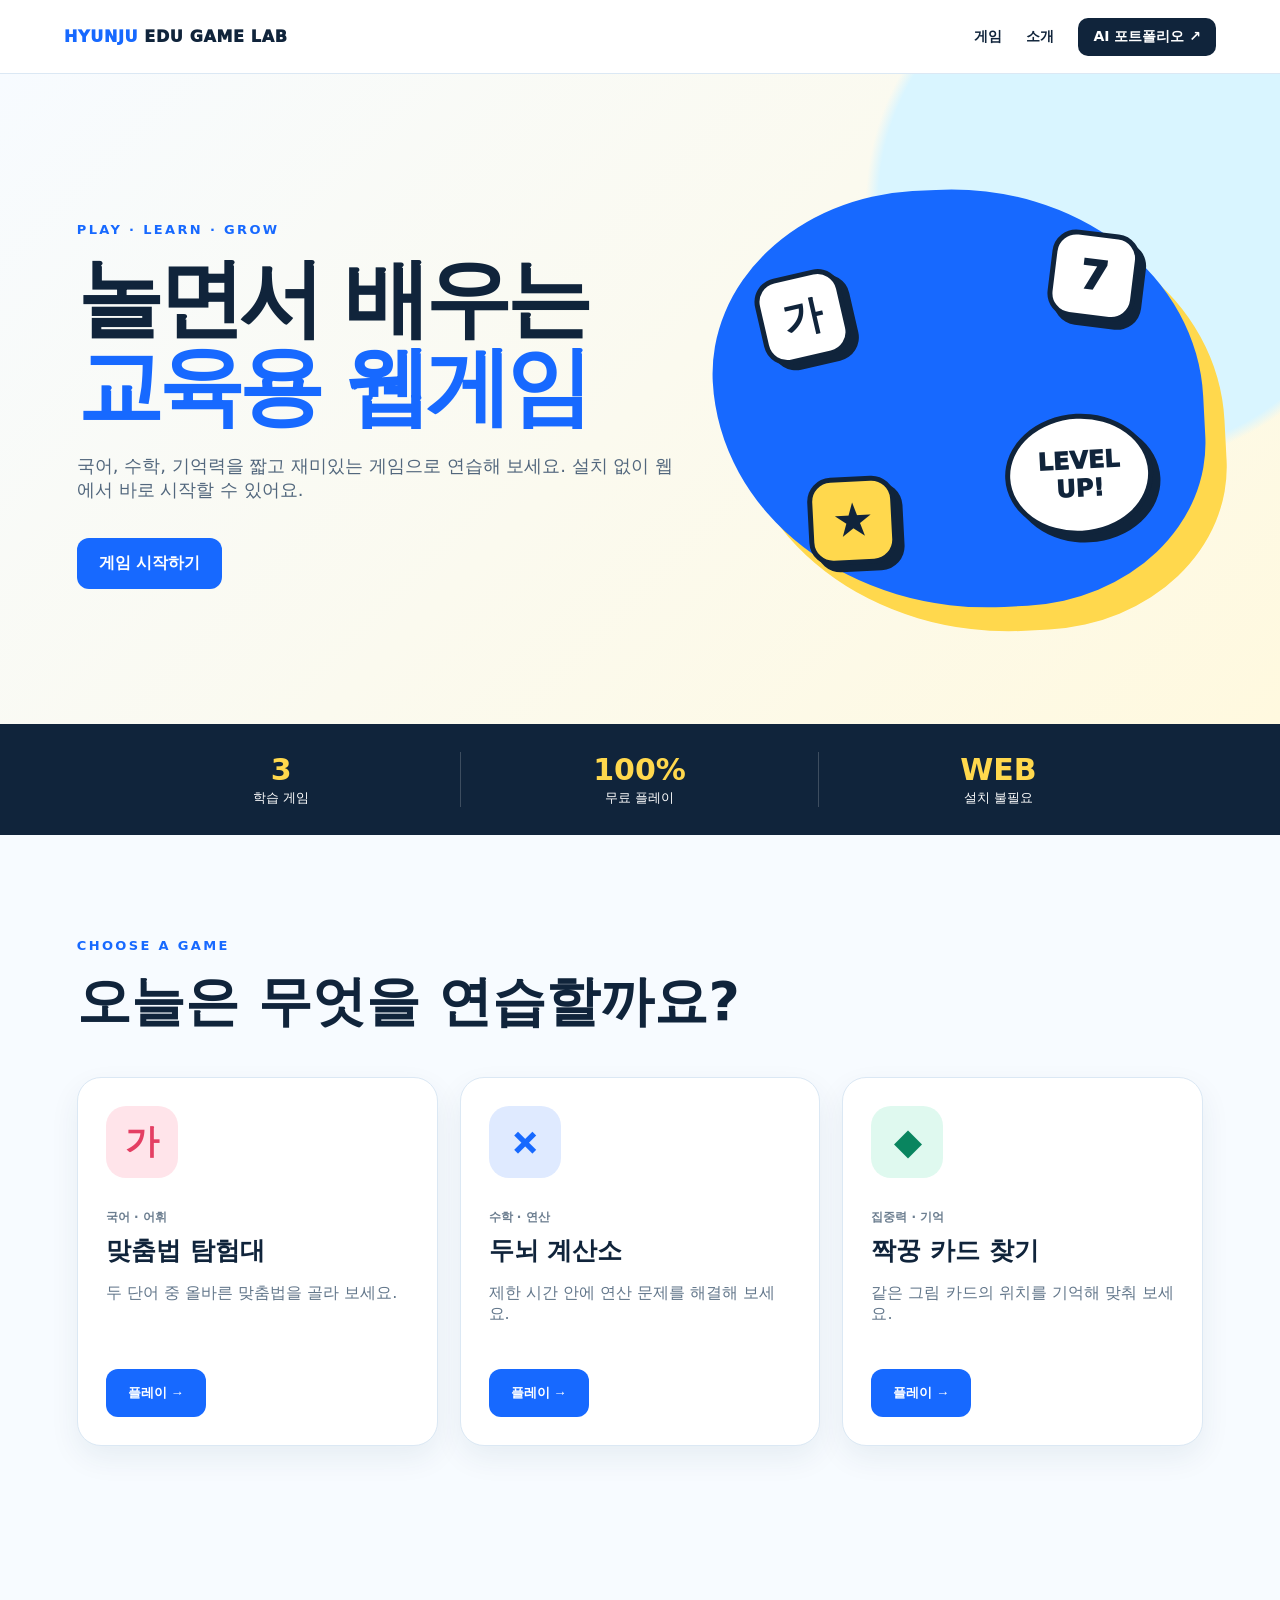
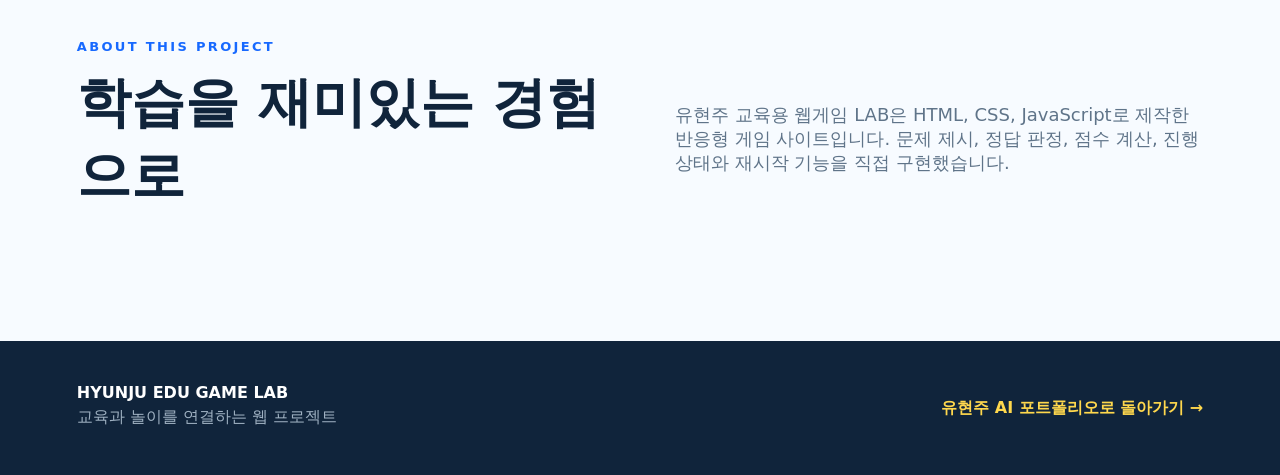
==== index.html @ 83cfe92f "Create educational web game lab" ====
<!doctype html>
<html lang="ko">
<head>
  <meta charset="UTF-8" />
  <meta name="viewport" content="width=device-width, initial-scale=1.0" />
  <meta name="description" content="유현주가 만든 어린이용 학습 웹게임 모음" />
  <title>유현주 교육용 웹게임 LAB</title>
  <link rel="stylesheet" href="styles.css" />
</head>
<body>
  <header class="site-header">
    <a class="brand" href="#home"><span>HYUNJU</span> EDU GAME LAB</a>
    <nav><a href="#games">게임</a><a href="#about">소개</a><a class="portfolio-link" href="https://dreamguswn-cmd.github.io/QC-starter-edu1/">AI 포트폴리오 ↗</a></nav>
  </header>

  <main>
    <section id="home" class="hero">
      <div class="hero-copy"><p class="eyebrow">PLAY · LEARN · GROW</p><h1>놀면서 배우는<br><em>교육용 웹게임</em></h1><p>국어, 수학, 기억력을 짧고 재미있는 게임으로 연습해 보세요. 설치 없이 웹에서 바로 시작할 수 있어요.</p><a class="primary" href="#games">게임 시작하기</a></div>
      <div class="hero-art" aria-label="게임 캐릭터 장식"><span>가</span><span>7</span><span>★</span><strong>LEVEL<br>UP!</strong></div>
    </section>

    <section class="stats"><div><b>3</b><span>학습 게임</span></div><div><b>100%</b><span>무료 플레이</span></div><div><b>WEB</b><span>설치 불필요</span></div></section>

    <section id="games" class="games-section">
      <p class="eyebrow">CHOOSE A GAME</p><h2>오늘은 무엇을 연습할까요?</h2>
      <div class="game-grid">
        <article class="game-card korean"><div class="icon">가</div><span>국어 · 어휘</span><h3>맞춤법 탐험대</h3><p>두 단어 중 올바른 맞춤법을 골라 보세요.</p><button data-game="korean">플레이 →</button></article>
        <article class="game-card math"><div class="icon">×</div><span>수학 · 연산</span><h3>두뇌 계산소</h3><p>제한 시간 안에 연산 문제를 해결해 보세요.</p><button data-game="math">플레이 →</button></article>
        <article class="game-card memory"><div class="icon">◆</div><span>집중력 · 기억</span><h3>짝꿍 카드 찾기</h3><p>같은 그림 카드의 위치를 기억해 맞춰 보세요.</p><button data-game="memory">플레이 →</button></article>
      </div>
    </section>

    <section id="play" class="play-section" hidden>
      <div class="play-head"><div><p class="eyebrow">NOW PLAYING</p><h2 id="game-title">게임</h2></div><button id="close-game" class="ghost">게임 목록으로</button></div>
      <div id="game-stage" class="game-stage"></div>
    </section>

    <section id="about" class="about"><div><p class="eyebrow">ABOUT THIS PROJECT</p><h2>학습을 재미있는 경험으로</h2></div><p>유현주 교육용 웹게임 LAB은 HTML, CSS, JavaScript로 제작한 반응형 게임 사이트입니다. 문제 제시, 정답 판정, 점수 계산, 진행 상태와 재시작 기능을 직접 구현했습니다.</p></section>
  </main>

  <footer><div><b>HYUNJU EDU GAME LAB</b><p>교육과 놀이를 연결하는 웹 프로젝트</p></div><a href="https://dreamguswn-cmd.github.io/QC-starter-edu1/">유현주 AI 포트폴리오로 돌아가기 →</a></footer>
  <script src="script.js"></script>
</body>
</html>
---- styles.css ----
:root{--ink:#10243b;--blue:#1769ff;--yellow:#ffd84d;--mint:#54dfb2;--pink:#ff718d;--paper:#f7fbff;--white:#fff;--line:#dbe8f4}*{box-sizing:border-box}html{scroll-behavior:smooth}body{margin:0;color:var(--ink);background:var(--paper);font-family:system-ui,-apple-system,"Noto Sans KR",sans-serif}.site-header{height:74px;padding:0 max(5vw,24px);display:flex;align-items:center;justify-content:space-between;background:#fffffff2;border-bottom:1px solid var(--line);position:sticky;top:0;z-index:5;backdrop-filter:blur(12px)}a{text-decoration:none;color:inherit}.brand{font-weight:950;letter-spacing:.04em}.brand span{color:var(--blue)}nav{display:flex;gap:24px;align-items:center;font-size:14px;font-weight:750}.portfolio-link{padding:10px 15px;color:white;background:var(--ink);border-radius:10px}.hero{min-height:650px;display:grid;grid-template-columns:1.1fr .9fr;align-items:center;gap:40px;padding:70px max(6vw,28px);overflow:hidden;background:radial-gradient(circle at 88% 20%,#d9f5ff 0 20%,transparent 21%),linear-gradient(135deg,#f7fbff,#fff9df)}.eyebrow{font-size:13px;letter-spacing:.18em;color:var(--blue);font-weight:900}.hero h1{font-size:clamp(48px,7vw,86px);line-height:1.02;margin:18px 0 24px;letter-spacing:-.06em}.hero h1 em{color:var(--blue);font-style:normal}.hero-copy>p:not(.eyebrow){max-width:620px;color:#52677d;font-size:18px}.primary,.game-card button{display:inline-block;border:0;background:var(--blue);color:white;padding:15px 22px;border-radius:12px;font-weight:850;cursor:pointer;margin-top:18px}.hero-art{height:420px;position:relative;border-radius:45% 55% 40% 60%;background:var(--blue);box-shadow:20px 25px 0 var(--yellow);transform:rotate(-3deg)}.hero-art span,.hero-art strong{position:absolute;display:grid;place-items:center;background:white;border:5px solid var(--ink);box-shadow:7px 7px 0 var(--ink);font-weight:950}.hero-art span{width:88px;height:88px;border-radius:24px;font-size:40px}.hero-art span:nth-child(1){left:10%;top:18%;transform:rotate(-10deg)}.hero-art span:nth-child(2){right:12%;top:12%;transform:rotate(10deg)}.hero-art span:nth-child(3){left:18%;bottom:12%;background:var(--yellow)}.hero-art strong{right:11%;bottom:16%;padding:28px;border-radius:50%;font-size:24px;text-align:center}.stats{display:grid;grid-template-columns:repeat(3,1fr);background:var(--ink);color:white;padding:28px max(8vw,30px)}.stats div{text-align:center;border-right:1px solid #ffffff30}.stats div:last-child{border:0}.stats b{display:block;color:var(--yellow);font-size:30px}.stats span{font-size:13px}.games-section,.play-section,.about{padding:90px max(6vw,28px)}.games-section h2,.play-section h2,.about h2{font-size:clamp(32px,5vw,54px);margin:8px 0 38px}.game-grid{display:grid;grid-template-columns:repeat(3,1fr);gap:22px}.game-card{background:white;border:1px solid var(--line);padding:28px;border-radius:24px;box-shadow:0 12px 30px #14385c12;transition:.2s}.game-card:hover{transform:translateY(-7px);box-shadow:0 20px 36px #14385c20}.game-card .icon{width:72px;height:72px;display:grid;place-items:center;border-radius:20px;font-size:34px;font-weight:950;margin-bottom:28px}.game-card.korean .icon{background:#ffe4ea;color:#e43f63}.game-card.math .icon{background:#dfeaff;color:var(--blue)}.game-card.memory .icon{background:#dff9ef;color:#09855f}.game-card span{font-size:12px;font-weight:850;color:#6c7e90}.game-card h3{font-size:25px;margin:8px 0}.game-card p{color:#63778b;min-height:52px}.play-section{background:#eaf3fc}.play-head{display:flex;justify-content:space-between;align-items:center}.ghost{border:1px solid #a8bfd4;background:white;padding:12px 17px;border-radius:10px;cursor:pointer;font-weight:750}.game-stage{max-width:760px;margin:auto;background:white;border-radius:26px;padding:clamp(24px,5vw,48px);min-height:380px;box-shadow:0 18px 45px #14385c18}.score-row{display:flex;justify-content:space-between;margin-bottom:24px;font-weight:800}.question{font-size:clamp(26px,5vw,42px);text-align:center;margin:35px 0}.choices{display:grid;grid-template-columns:1fr 1fr;gap:14px}.choices button,.answer-input button{padding:18px;border:2px solid var(--line);border-radius:14px;background:white;font-size:18px;font-weight:850;cursor:pointer}.choices button:hover{border-color:var(--blue);color:var(--blue)}.feedback{text-align:center;min-height:30px;font-weight:850;margin-top:18px}.answer-input{display:flex;gap:10px}.answer-input input{flex:1;padding:16px;border:2px solid var(--line);border-radius:12px;font-size:20px}.memory-board{display:grid;grid-template-columns:repeat(4,1fr);gap:12px}.memory-card{aspect-ratio:1;border:0;border-radius:14px;background:var(--blue);font-size:0;cursor:pointer}.memory-card.open,.memory-card.done{background:white;border:2px solid var(--blue);font-size:34px}.memory-card.done{opacity:.45}.result-box{text-align:center}.result-box strong{font-size:70px;color:var(--blue);display:block}.about{display:grid;grid-template-columns:1fr 1fr;gap:70px;align-items:center}.about p:last-child{font-size:18px;color:#5f7489}footer{background:var(--ink);color:white;padding:42px max(6vw,28px);display:flex;justify-content:space-between;align-items:center}footer p{color:#9fb1c2;margin:5px 0}footer a{color:var(--yellow);font-weight:850}@media(max-width:800px){nav a:not(.portfolio-link){display:none}.hero{grid-template-columns:1fr;min-height:auto}.hero-art{height:300px}.game-grid{grid-template-columns:1fr}.about{grid-template-columns:1fr;gap:15px}.choices{grid-template-columns:1fr}}@media(max-width:520px){.site-header{height:auto;padding-top:14px;padding-bottom:14px}.brand{font-size:12px}.portfolio-link{font-size:11px}.hero-art{height:250px}.stats{padding:20px 8px}.stats b{font-size:23px}.memory-board{gap:7px}.play-head{align-items:flex-start;gap:10px}footer{display:block}footer a{display:block;margin-top:20px}}
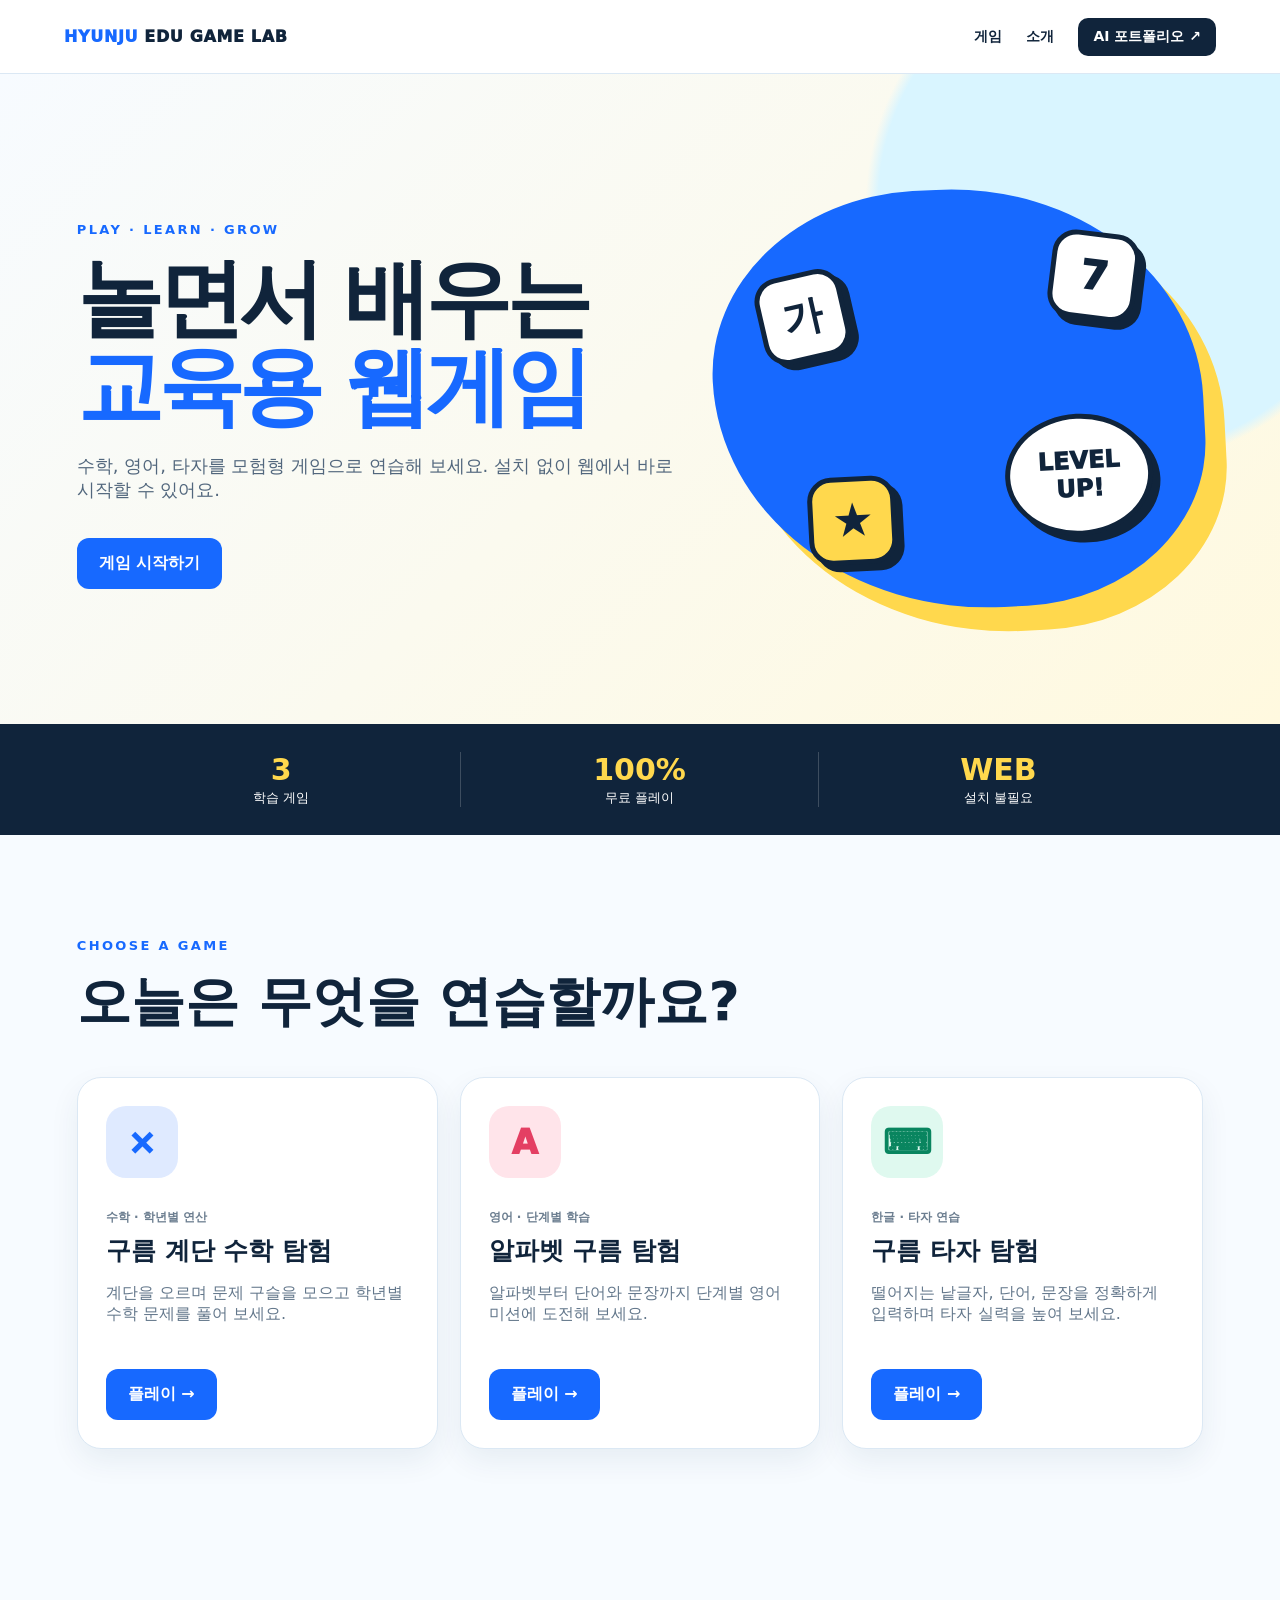
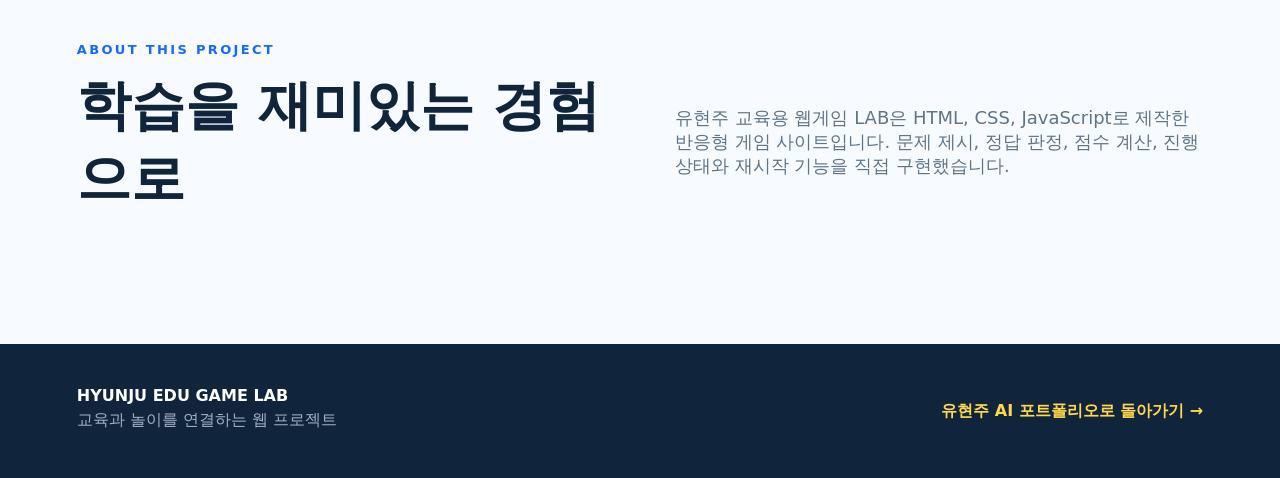
==== commit 8ed3892c: "Add existing math English and typing games" ====
--- a/index.html
+++ b/index.html
@@ -15,7 +15,7 @@
 
   <main>
     <section id="home" class="hero">
-      <div class="hero-copy"><p class="eyebrow">PLAY · LEARN · GROW</p><h1>놀면서 배우는<br><em>교육용 웹게임</em></h1><p>국어, 수학, 기억력을 짧고 재미있는 게임으로 연습해 보세요. 설치 없이 웹에서 바로 시작할 수 있어요.</p><a class="primary" href="#games">게임 시작하기</a></div>
+      <div class="hero-copy"><p class="eyebrow">PLAY · LEARN · GROW</p><h1>놀면서 배우는<br><em>교육용 웹게임</em></h1><p>수학, 영어, 타자를 모험형 게임으로 연습해 보세요. 설치 없이 웹에서 바로 시작할 수 있어요.</p><a class="primary" href="#games">게임 시작하기</a></div>
       <div class="hero-art" aria-label="게임 캐릭터 장식"><span>가</span><span>7</span><span>★</span><strong>LEVEL<br>UP!</strong></div>
     </section>
 
@@ -24,21 +24,15 @@
     <section id="games" class="games-section">
       <p class="eyebrow">CHOOSE A GAME</p><h2>오늘은 무엇을 연습할까요?</h2>
       <div class="game-grid">
-        <article class="game-card korean"><div class="icon">가</div><span>국어 · 어휘</span><h3>맞춤법 탐험대</h3><p>두 단어 중 올바른 맞춤법을 골라 보세요.</p><button data-game="korean">플레이 →</button></article>
-        <article class="game-card math"><div class="icon">×</div><span>수학 · 연산</span><h3>두뇌 계산소</h3><p>제한 시간 안에 연산 문제를 해결해 보세요.</p><button data-game="math">플레이 →</button></article>
-        <article class="game-card memory"><div class="icon">◆</div><span>집중력 · 기억</span><h3>짝꿍 카드 찾기</h3><p>같은 그림 카드의 위치를 기억해 맞춰 보세요.</p><button data-game="memory">플레이 →</button></article>
+        <article class="game-card math"><div class="icon">×</div><span>수학 · 학년별 연산</span><h3>구름 계단 수학 탐험</h3><p>계단을 오르며 문제 구슬을 모으고 학년별 수학 문제를 풀어 보세요.</p><a class="play-link" href="games/math/">플레이 →</a></article>
+        <article class="game-card korean"><div class="icon">A</div><span>영어 · 단계별 학습</span><h3>알파벳 구름 탐험</h3><p>알파벳부터 단어와 문장까지 단계별 영어 미션에 도전해 보세요.</p><a class="play-link" href="games/english/">플레이 →</a></article>
+        <article class="game-card memory"><div class="icon">⌨</div><span>한글 · 타자 연습</span><h3>구름 타자 탐험</h3><p>떨어지는 낱글자, 단어, 문장을 정확하게 입력하며 타자 실력을 높여 보세요.</p><a class="play-link" href="games/typing/">플레이 →</a></article>
       </div>
-    </section>
-
-    <section id="play" class="play-section" hidden>
-      <div class="play-head"><div><p class="eyebrow">NOW PLAYING</p><h2 id="game-title">게임</h2></div><button id="close-game" class="ghost">게임 목록으로</button></div>
-      <div id="game-stage" class="game-stage"></div>
     </section>
 
     <section id="about" class="about"><div><p class="eyebrow">ABOUT THIS PROJECT</p><h2>학습을 재미있는 경험으로</h2></div><p>유현주 교육용 웹게임 LAB은 HTML, CSS, JavaScript로 제작한 반응형 게임 사이트입니다. 문제 제시, 정답 판정, 점수 계산, 진행 상태와 재시작 기능을 직접 구현했습니다.</p></section>
   </main>
 
   <footer><div><b>HYUNJU EDU GAME LAB</b><p>교육과 놀이를 연결하는 웹 프로젝트</p></div><a href="https://dreamguswn-cmd.github.io/QC-starter-edu1/">유현주 AI 포트폴리오로 돌아가기 →</a></footer>
-  <script src="script.js"></script>
 </body>
 </html>
--- a/styles.css
+++ b/styles.css
@@ -1 +1 @@
-:root{--ink:#10243b;--blue:#1769ff;--yellow:#ffd84d;--mint:#54dfb2;--pink:#ff718d;--paper:#f7fbff;--white:#fff;--line:#dbe8f4}*{box-sizing:border-box}html{scroll-behavior:smooth}body{margin:0;color:var(--ink);background:var(--paper);font-family:system-ui,-apple-system,"Noto Sans KR",sans-serif}.site-header{height:74px;padding:0 max(5vw,24px);display:flex;align-items:center;justify-content:space-between;background:#fffffff2;border-bottom:1px solid var(--line);position:sticky;top:0;z-index:5;backdrop-filter:blur(12px)}a{text-decoration:none;color:inherit}.brand{font-weight:950;letter-spacing:.04em}.brand span{color:var(--blue)}nav{display:flex;gap:24px;align-items:center;font-size:14px;font-weight:750}.portfolio-link{padding:10px 15px;color:white;background:var(--ink);border-radius:10px}.hero{min-height:650px;display:grid;grid-template-columns:1.1fr .9fr;align-items:center;gap:40px;padding:70px max(6vw,28px);overflow:hidden;background:radial-gradient(circle at 88% 20%,#d9f5ff 0 20%,transparent 21%),linear-gradient(135deg,#f7fbff,#fff9df)}.eyebrow{font-size:13px;letter-spacing:.18em;color:var(--blue);font-weight:900}.hero h1{font-size:clamp(48px,7vw,86px);line-height:1.02;margin:18px 0 24px;letter-spacing:-.06em}.hero h1 em{color:var(--blue);font-style:normal}.hero-copy>p:not(.eyebrow){max-width:620px;color:#52677d;font-size:18px}.primary,.game-card button{display:inline-block;border:0;background:var(--blue);color:white;padding:15px 22px;border-radius:12px;font-weight:850;cursor:pointer;margin-top:18px}.hero-art{height:420px;position:relative;border-radius:45% 55% 40% 60%;background:var(--blue);box-shadow:20px 25px 0 var(--yellow);transform:rotate(-3deg)}.hero-art span,.hero-art strong{position:absolute;display:grid;place-items:center;background:white;border:5px solid var(--ink);box-shadow:7px 7px 0 var(--ink);font-weight:950}.hero-art span{width:88px;height:88px;border-radius:24px;font-size:40px}.hero-art span:nth-child(1){left:10%;top:18%;transform:rotate(-10deg)}.hero-art span:nth-child(2){right:12%;top:12%;transform:rotate(10deg)}.hero-art span:nth-child(3){left:18%;bottom:12%;background:var(--yellow)}.hero-art strong{right:11%;bottom:16%;padding:28px;border-radius:50%;font-size:24px;text-align:center}.stats{display:grid;grid-template-columns:repeat(3,1fr);background:var(--ink);color:white;padding:28px max(8vw,30px)}.stats div{text-align:center;border-right:1px solid #ffffff30}.stats div:last-child{border:0}.stats b{display:block;color:var(--yellow);font-size:30px}.stats span{font-size:13px}.games-section,.play-section,.about{padding:90px max(6vw,28px)}.games-section h2,.play-section h2,.about h2{font-size:clamp(32px,5vw,54px);margin:8px 0 38px}.game-grid{display:grid;grid-template-columns:repeat(3,1fr);gap:22px}.game-card{background:white;border:1px solid var(--line);padding:28px;border-radius:24px;box-shadow:0 12px 30px #14385c12;transition:.2s}.game-card:hover{transform:translateY(-7px);box-shadow:0 20px 36px #14385c20}.game-card .icon{width:72px;height:72px;display:grid;place-items:center;border-radius:20px;font-size:34px;font-weight:950;margin-bottom:28px}.game-card.korean .icon{background:#ffe4ea;color:#e43f63}.game-card.math .icon{background:#dfeaff;color:var(--blue)}.game-card.memory .icon{background:#dff9ef;color:#09855f}.game-card span{font-size:12px;font-weight:850;color:#6c7e90}.game-card h3{font-size:25px;margin:8px 0}.game-card p{color:#63778b;min-height:52px}.play-section{background:#eaf3fc}.play-head{display:flex;justify-content:space-between;align-items:center}.ghost{border:1px solid #a8bfd4;background:white;padding:12px 17px;border-radius:10px;cursor:pointer;font-weight:750}.game-stage{max-width:760px;margin:auto;background:white;border-radius:26px;padding:clamp(24px,5vw,48px);min-height:380px;box-shadow:0 18px 45px #14385c18}.score-row{display:flex;justify-content:space-between;margin-bottom:24px;font-weight:800}.question{font-size:clamp(26px,5vw,42px);text-align:center;margin:35px 0}.choices{display:grid;grid-template-columns:1fr 1fr;gap:14px}.choices button,.answer-input button{padding:18px;border:2px solid var(--line);border-radius:14px;background:white;font-size:18px;font-weight:850;cursor:pointer}.choices button:hover{border-color:var(--blue);color:var(--blue)}.feedback{text-align:center;min-height:30px;font-weight:850;margin-top:18px}.answer-input{display:flex;gap:10px}.answer-input input{flex:1;padding:16px;border:2px solid var(--line);border-radius:12px;font-size:20px}.memory-board{display:grid;grid-template-columns:repeat(4,1fr);gap:12px}.memory-card{aspect-ratio:1;border:0;border-radius:14px;background:var(--blue);font-size:0;cursor:pointer}.memory-card.open,.memory-card.done{background:white;border:2px solid var(--blue);font-size:34px}.memory-card.done{opacity:.45}.result-box{text-align:center}.result-box strong{font-size:70px;color:var(--blue);display:block}.about{display:grid;grid-template-columns:1fr 1fr;gap:70px;align-items:center}.about p:last-child{font-size:18px;color:#5f7489}footer{background:var(--ink);color:white;padding:42px max(6vw,28px);display:flex;justify-content:space-between;align-items:center}footer p{color:#9fb1c2;margin:5px 0}footer a{color:var(--yellow);font-weight:850}@media(max-width:800px){nav a:not(.portfolio-link){display:none}.hero{grid-template-columns:1fr;min-height:auto}.hero-art{height:300px}.game-grid{grid-template-columns:1fr}.about{grid-template-columns:1fr;gap:15px}.choices{grid-template-columns:1fr}}@media(max-width:520px){.site-header{height:auto;padding-top:14px;padding-bottom:14px}.brand{font-size:12px}.portfolio-link{font-size:11px}.hero-art{height:250px}.stats{padding:20px 8px}.stats b{font-size:23px}.memory-board{gap:7px}.play-head{align-items:flex-start;gap:10px}footer{display:block}footer a{display:block;margin-top:20px}}
+﻿:root{--ink:#10243b;--blue:#1769ff;--yellow:#ffd84d;--mint:#54dfb2;--pink:#ff718d;--paper:#f7fbff;--white:#fff;--line:#dbe8f4}*{box-sizing:border-box}html{scroll-behavior:smooth}body{margin:0;color:var(--ink);background:var(--paper);font-family:system-ui,-apple-system,"Noto Sans KR",sans-serif}.site-header{height:74px;padding:0 max(5vw,24px);display:flex;align-items:center;justify-content:space-between;background:#fffffff2;border-bottom:1px solid var(--line);position:sticky;top:0;z-index:5;backdrop-filter:blur(12px)}a{text-decoration:none;color:inherit}.brand{font-weight:950;letter-spacing:.04em}.brand span{color:var(--blue)}nav{display:flex;gap:24px;align-items:center;font-size:14px;font-weight:750}.portfolio-link{padding:10px 15px;color:white;background:var(--ink);border-radius:10px}.hero{min-height:650px;display:grid;grid-template-columns:1.1fr .9fr;align-items:center;gap:40px;padding:70px max(6vw,28px);overflow:hidden;background:radial-gradient(circle at 88% 20%,#d9f5ff 0 20%,transparent 21%),linear-gradient(135deg,#f7fbff,#fff9df)}.eyebrow{font-size:13px;letter-spacing:.18em;color:var(--blue);font-weight:900}.hero h1{font-size:clamp(48px,7vw,86px);line-height:1.02;margin:18px 0 24px;letter-spacing:-.06em}.hero h1 em{color:var(--blue);font-style:normal}.hero-copy>p:not(.eyebrow){max-width:620px;color:#52677d;font-size:18px}.primary,.game-card .play-link{display:inline-block;border:0;background:var(--blue);color:white;padding:15px 22px;border-radius:12px;font-weight:850;cursor:pointer;margin-top:18px}.hero-art{height:420px;position:relative;border-radius:45% 55% 40% 60%;background:var(--blue);box-shadow:20px 25px 0 var(--yellow);transform:rotate(-3deg)}.hero-art span,.hero-art strong{position:absolute;display:grid;place-items:center;background:white;border:5px solid var(--ink);box-shadow:7px 7px 0 var(--ink);font-weight:950}.hero-art span{width:88px;height:88px;border-radius:24px;font-size:40px}.hero-art span:nth-child(1){left:10%;top:18%;transform:rotate(-10deg)}.hero-art span:nth-child(2){right:12%;top:12%;transform:rotate(10deg)}.hero-art span:nth-child(3){left:18%;bottom:12%;background:var(--yellow)}.hero-art strong{right:11%;bottom:16%;padding:28px;border-radius:50%;font-size:24px;text-align:center}.stats{display:grid;grid-template-columns:repeat(3,1fr);background:var(--ink);color:white;padding:28px max(8vw,30px)}.stats div{text-align:center;border-right:1px solid #ffffff30}.stats div:last-child{border:0}.stats b{display:block;color:var(--yellow);font-size:30px}.stats span{font-size:13px}.games-section,.play-section,.about{padding:90px max(6vw,28px)}.games-section h2,.play-section h2,.about h2{font-size:clamp(32px,5vw,54px);margin:8px 0 38px}.game-grid{display:grid;grid-template-columns:repeat(3,1fr);gap:22px}.game-card{background:white;border:1px solid var(--line);padding:28px;border-radius:24px;box-shadow:0 12px 30px #14385c12;transition:.2s}.game-card:hover{transform:translateY(-7px);box-shadow:0 20px 36px #14385c20}.game-card .icon{width:72px;height:72px;display:grid;place-items:center;border-radius:20px;font-size:34px;font-weight:950;margin-bottom:28px}.game-card.korean .icon{background:#ffe4ea;color:#e43f63}.game-card.math .icon{background:#dfeaff;color:var(--blue)}.game-card.memory .icon{background:#dff9ef;color:#09855f}.game-card span{font-size:12px;font-weight:850;color:#6c7e90}.game-card h3{font-size:25px;margin:8px 0}.game-card p{color:#63778b;min-height:52px}.play-section{background:#eaf3fc}.play-head{display:flex;justify-content:space-between;align-items:center}.ghost{border:1px solid #a8bfd4;background:white;padding:12px 17px;border-radius:10px;cursor:pointer;font-weight:750}.game-stage{max-width:760px;margin:auto;background:white;border-radius:26px;padding:clamp(24px,5vw,48px);min-height:380px;box-shadow:0 18px 45px #14385c18}.score-row{display:flex;justify-content:space-between;margin-bottom:24px;font-weight:800}.question{font-size:clamp(26px,5vw,42px);text-align:center;margin:35px 0}.choices{display:grid;grid-template-columns:1fr 1fr;gap:14px}.choices button,.answer-input button{padding:18px;border:2px solid var(--line);border-radius:14px;background:white;font-size:18px;font-weight:850;cursor:pointer}.choices button:hover{border-color:var(--blue);color:var(--blue)}.feedback{text-align:center;min-height:30px;font-weight:850;margin-top:18px}.answer-input{display:flex;gap:10px}.answer-input input{flex:1;padding:16px;border:2px solid var(--line);border-radius:12px;font-size:20px}.memory-board{display:grid;grid-template-columns:repeat(4,1fr);gap:12px}.memory-card{aspect-ratio:1;border:0;border-radius:14px;background:var(--blue);font-size:0;cursor:pointer}.memory-card.open,.memory-card.done{background:white;border:2px solid var(--blue);font-size:34px}.memory-card.done{opacity:.45}.result-box{text-align:center}.result-box strong{font-size:70px;color:var(--blue);display:block}.about{display:grid;grid-template-columns:1fr 1fr;gap:70px;align-items:center}.about p:last-child{font-size:18px;color:#5f7489}footer{background:var(--ink);color:white;padding:42px max(6vw,28px);display:flex;justify-content:space-between;align-items:center}footer p{color:#9fb1c2;margin:5px 0}footer a{color:var(--yellow);font-weight:850}@media(max-width:800px){nav a:not(.portfolio-link){display:none}.hero{grid-template-columns:1fr;min-height:auto}.hero-art{height:300px}.game-grid{grid-template-columns:1fr}.about{grid-template-columns:1fr;gap:15px}.choices{grid-template-columns:1fr}}@media(max-width:520px){.site-header{height:auto;padding-top:14px;padding-bottom:14px}.brand{font-size:12px}.portfolio-link{font-size:11px}.hero-art{height:250px}.stats{padding:20px 8px}.stats b{font-size:23px}.memory-board{gap:7px}.play-head{align-items:flex-start;gap:10px}footer{display:block}footer a{display:block;margin-top:20px}}
